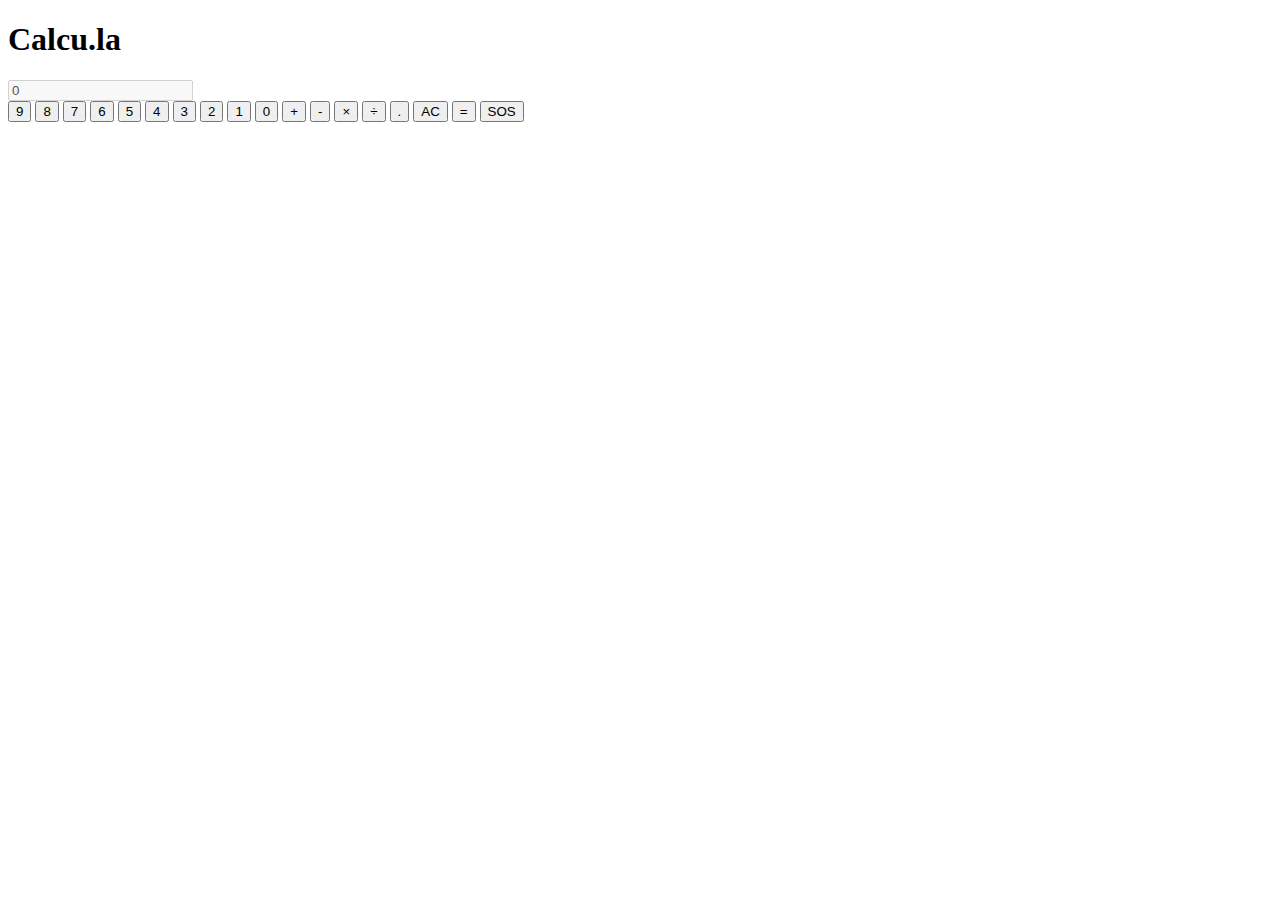
==== calculadora.html @ 13a7a872 "Adding calculator project" ====
<!DOCTYPE html>
<html lang="en">

<head>
    <meta charset="UTF-8">
    <meta http-equiv="X-UA-Compatible" content="IE=edge">
    <meta name="viewport" content="width=device-width, initial-scale=1.0">
    <title>Calcu.la</title>

    <link rel="stylesheet" href="/styles/styles.css">
</head>

<body>
    <h1 class="hero-title">Calcu<span class="dot">.</span>la</h1>

    <div class="calculadora">
        
        <input type="text" id="display" class="mostrador" value="0" disabled>

        <div class="calc-keys">
            <button type="button" class="number" value="9">9</button>
            <button type="button" class="number" value="8">8</button>
            <button type="button" class="number" value="7">7</button>

            <button type="button" class="number" value="6">6</button>
            <button type="button" class="number" value="5">5</button>
            <button type="button" class="number" value="4">4</button>
    
            <button type="button" class="number" value="3">3</button>
            <button type="button" class="number" value="2">2</button>
            <button type="button" class="number" value="1">1</button>
            <button type="button" class="number" value="0">0</button>
    
            <button type="button" class="operator" value="+">+</button>
            <button type="button" class="operator" value="-">-</button>
            <button type="button" class="operator" value="*">&times;</button>
            <button type="button" class="operator" value="/">&divide;</button>
    
    

            <button type="button" onclick="dotCheck()" class="decimal" value=".">.</button>
            <button type="button" onclick="clearDisplay()" class="all-clear" value="all-clear">AC</button>
    
            <button type="button" id="result" class="equal-sign" value="=">=</button>
            <button type="button" class="segredo" value="SEGREDO">SOS</button>
        </div>
    </div>

    <script src="/js/scripts.js"></script>
</body>

</html>
---- styles/styles.css ----
body {
    cursor: url('cursor-bg.png'), auto !important;
}

.hero {
    max-width: 100%;
    max-height: 100%;

    display: flex;
    justify-content: center;
    align-items: center;

    gap: 40px;

    margin-top: 5%;
}

.music {
    margin-top: 3%;

    display: flex;
    align-items: center;
    justify-content: center;
}

.dwight-head {
    max-width: 15%;
    max-height: 15%;
    transition: transform .8s;
}

.dwight-head:hover {
    transform: rotate(360deg);
}

.michael-head {
    max-width: 16%;
    max-height: 16%;
    transition: transform .8s;
}

.michael-head:hover {
    transform: rotate(-360deg);
}

.logo {
    max-width: 50%;
    max-height: 50%;
}

.anchors {
    display: flex;
    justify-content: center;
    gap: 25px;

    margin-top: 3%;
    
}

.cuidado {
    padding: 1%;
    border-radius: 8px;
    border: .2rem solid black;
    color: black;
    text-decoration: none;
    font-family: Montserrat,"Helvetica Neue",Helvetica,Arial;
    font-weight: 700;
    overflow: hidden; 
}

.cuidado:hover {
    background-image: linear-gradient( to right,
    #FCED00,
    #FCED00 16.65%,
    #009E4F 16.65%,
    #009E4F 33.3%,
      #FCED00 33.3%,
      #FCED00 49.95%,
      #009E4F 49.95%,
      #009E4F 66.6%,
      #FCED00 66.6%,
      #FCED00 83.25%,
      #009E4F 83.25%,
      #009E4F 100%,
      #FCED00 100%

    );

  animation: slidebg 2s linear infinite;
}

.btn {
    padding: 1%;
    border-radius: 8px;
    border: .2rem solid black;
    color: black;
    text-decoration: none;
    font-family: Montserrat,"Helvetica Neue",Helvetica,Arial;
    font-weight: 700;
    overflow: hidden;
}

.btn:hover {
    background-image: linear-gradient( to right,
    #FCED00,
    #FCED00 16.65%,
    #009E4F 16.65%,
    #009E4F 33.3%,
      #FCED00 33.3%,
      #FCED00 49.95%,
      #009E4F 49.95%,
      #009E4F 66.6%,
      #FCED00 66.6%,
      #FCED00 83.25%,
      #009E4F 83.25%,
      #009E4F 100%,
      #FCED00 100%

    );

  animation: slidebg 2s linear infinite;
}

@keyframes slidebg {
    to {
        background-position: 20vw;
    }
}


footer {
    position: fixed;
    left: 0;
    bottom: 0;
    width: 100%;
    background-color: rgba(0, 0, 0, 0.195);
    text-align: center;  
    
    padding: 8px;
}

.contato {
    color: white;
    text-decoration: none;

    font-family: Montserrat,"Helvetica Neue",Helvetica,Arial;
    font-weight: 500;
}
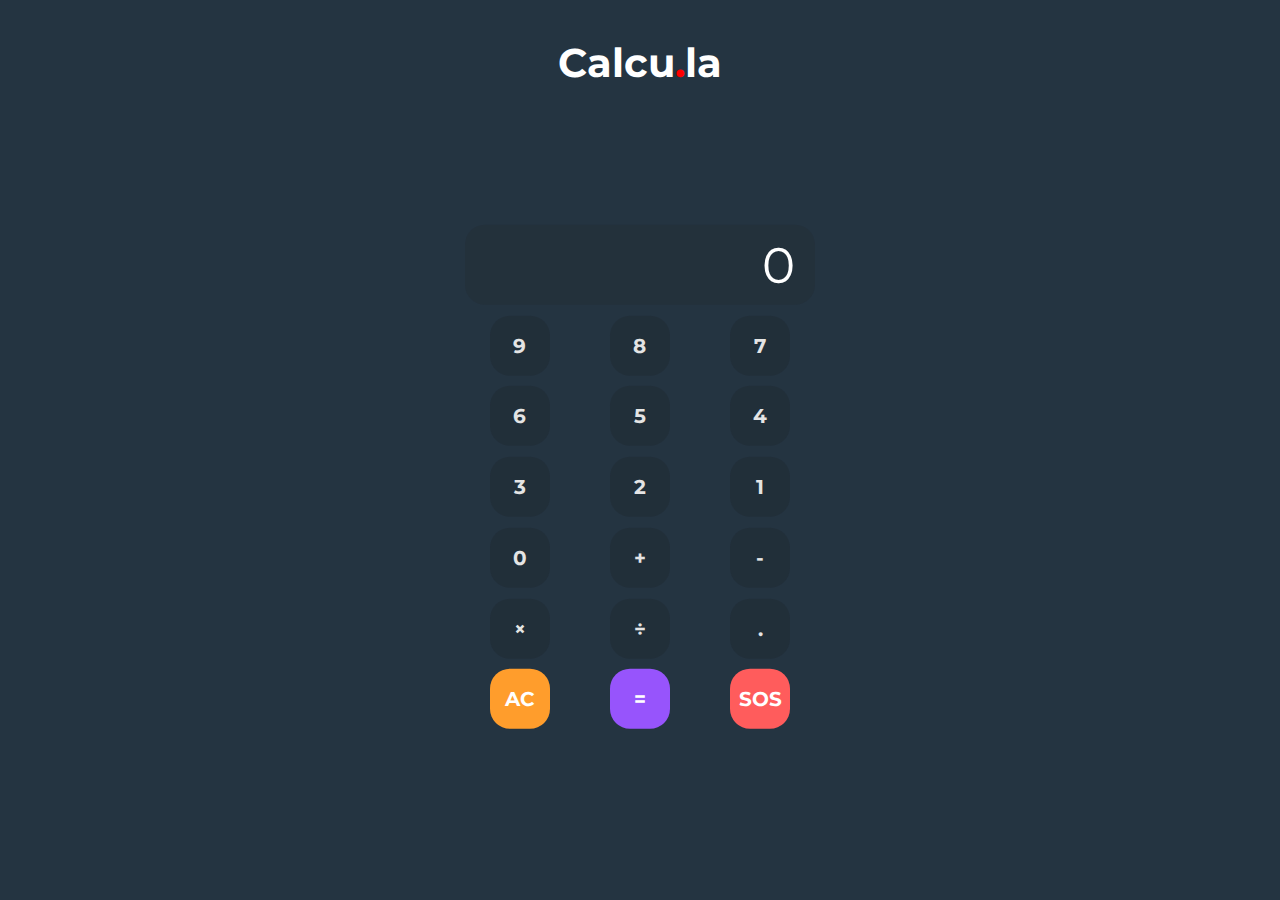
==== commit 3844be1a: "Fixing folder path" ====
--- a/calculadora.html
+++ b/calculadora.html
@@ -7,7 +7,7 @@
     <meta name="viewport" content="width=device-width, initial-scale=1.0">
     <title>Calcu.la</title>
 
-    <link rel="stylesheet" href="/styles/styles.css">
+    <link rel="stylesheet" href="./calculadora/styles/styles.css">
 </head>
 
 <body>
@@ -46,7 +46,7 @@
         </div>
     </div>
 
-    <script src="/js/scripts.js"></script>
+    <script src="./calculadora/js/scripts.js"></script>
 </body>
 
 </html>--- a/calculadora/styles/styles.css
+++ b/calculadora/styles/styles.css
@@ -0,0 +1,124 @@
+@import url('https://fonts.googleapis.com/css2?family=Montserrat:wght@500;700&display=swap');
+
+html {
+    font-size: 62.5%;
+    box-sizing: border-box;
+}
+
+body {
+    background: #243441;
+}
+
+* {
+    margin: 0;
+    padding: 0;
+
+    box-sizing: inherit;
+}
+
+.hero-title {
+    font-family: 'Montserrat', sans-serif;
+    color: white;
+    text-align: center;
+    margin-top: 3%;
+    font-size: 40px;
+}
+
+.dot {
+    color: red;
+}
+
+.mostrador {
+    font-family: 'Montserrat', sans-serif;
+
+    width: 100%;
+    font-size: 5rem;
+    height: 80px;
+    border: none;
+    background-color: #2525252c;
+    color: #fff;
+    text-align: right;
+    padding-right: 20px;
+    padding-left: 10px;
+
+    margin-bottom: 3%;
+
+    border-radius: 20px;
+}
+
+.calculadora {
+
+    position: absolute;
+    top: 50%;
+    left: 50%;
+    transform: translate(-50%, -50%);
+    width: 350px;
+}
+
+button {
+    font-family: 'Montserrat', sans-serif;
+
+    height: 60px;
+    width: 60px;
+    border-radius: 20px;
+    font-size: 2rem;
+
+    /* background: #efefef; */
+    background: #1616162c;
+    
+    border: none;
+
+    /* color: #444; */
+    color: rgb(228, 228, 228);
+
+
+    font-weight: 700;
+    
+    transition: .2s ease-in-out;
+}
+
+button:hover {
+    background-color: #9754fc;
+    color: white;
+}
+
+button:active {
+    transform: scale(.9);
+}
+
+.all-clear {
+    background-color: #ff9d2c;
+    color: white;
+}
+
+.all-clear:hover {
+    background-color: #cc7715;
+}
+
+.equal-sign {
+    background-color: #9754fc;
+    color: white;
+}
+
+.equal-sign:hover {
+    background-color: #7135cc;
+}
+
+.segredo {
+    background-color: rgb(255, 92, 92);
+    color: white;
+}
+
+.segredo:hover {
+    background-color: rgb(206, 65, 65);
+}
+
+.calc-keys {
+    display: grid;
+    align-items: center;
+    justify-items: center;
+
+    grid-template-columns: 1fr 1fr 1fr;
+    gap: 3%;
+
+}
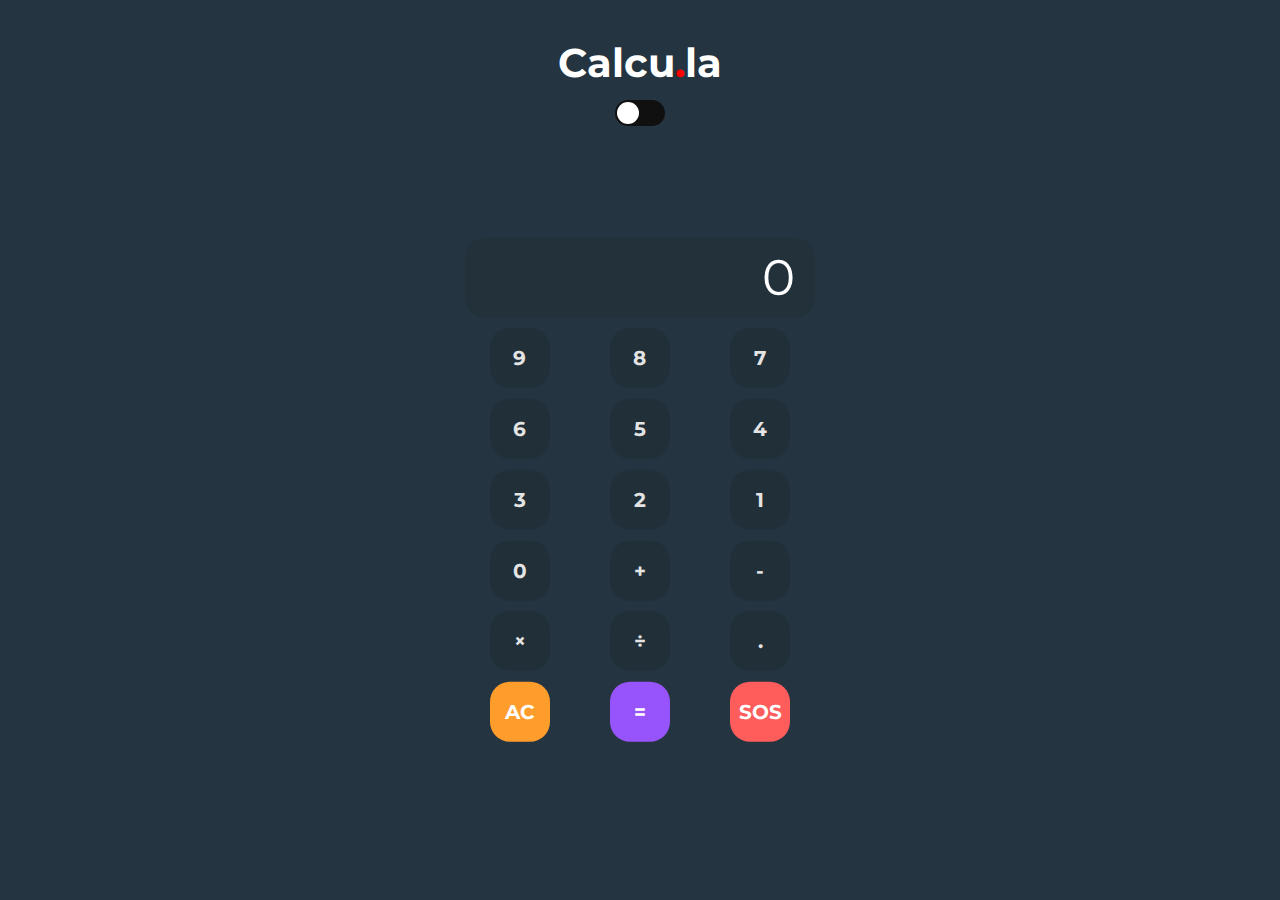
==== commit f1642511: "Now user can switch between dark/light mode" ====
--- a/calculadora.html
+++ b/calculadora.html
@@ -12,6 +12,13 @@
 
 <body>
     <h1 class="hero-title">Calcu<span class="dot">.</span>la</h1>
+
+    <div class="container">
+        <input type="checkbox" class="checkbox" id="checkbox">
+        <label for="checkbox" class="label">
+            <div class="ball"></div>
+        </label>
+    </div>
 
     <div class="calculadora">
         
@@ -42,7 +49,7 @@
             <button type="button" onclick="clearDisplay()" class="all-clear" value="all-clear">AC</button>
     
             <button type="button" id="result" class="equal-sign" value="=">=</button>
-            <button type="button" class="segredo" value="SEGREDO">SOS</button>
+            <a href="https://youtu.be/q97DU-WNmdU?t=596" target="_blank"><button type="button" class="segredo" value="SEGREDO">SOS</button></a>
         </div>
     </div>
 
--- a/calculadora/styles/styles.css
+++ b/calculadora/styles/styles.css
@@ -7,6 +7,7 @@
 
 body {
     background: #243441;
+    transition: background 0.2s linear;
 }
 
 * {
@@ -28,9 +29,8 @@
     color: red;
 }
 
-.mostrador {
+.mostrador:disabled {
     font-family: 'Montserrat', sans-serif;
-
     width: 100%;
     font-size: 5rem;
     height: 80px;
@@ -40,14 +40,12 @@
     text-align: right;
     padding-right: 20px;
     padding-left: 10px;
-
     margin-bottom: 3%;
-
     border-radius: 20px;
 }
 
 .calculadora {
-
+    margin-top: 1%;
     position: absolute;
     top: 50%;
     left: 50%;
@@ -57,23 +55,14 @@
 
 button {
     font-family: 'Montserrat', sans-serif;
-
     height: 60px;
     width: 60px;
     border-radius: 20px;
     font-size: 2rem;
-
-    /* background: #efefef; */
     background: #1616162c;
-    
     border: none;
-
-    /* color: #444; */
     color: rgb(228, 228, 228);
-
-
     font-weight: 700;
-    
     transition: .2s ease-in-out;
 }
 
@@ -84,6 +73,10 @@
 
 button:active {
     transform: scale(.9);
+}
+
+.operator:focus {
+    background-color: #ff9d2c;
 }
 
 .all-clear {
@@ -122,3 +115,62 @@
     gap: 3%;
 
 }
+
+
+
+.container {
+    margin-top: 1%;
+    margin-bottom: 1%;
+    display: flex;
+    justify-content: center;
+    align-items: center;
+}
+
+.container .label {
+    background-color: #101011;
+    display: flex;
+    justify-content: space-between;
+    align-items: center;
+    position: relative;
+    border-radius: 50px;
+    height: 26px;
+    width: 50px;
+}
+
+.checkbox {
+    opacity: 0;
+    position: absolute;
+}
+
+.ball {
+    background-color: #fff;
+    border-radius: 50%;
+    position: absolute;
+    top: 2px;
+    left: 2px;
+    height: 22px;
+    width: 22px;
+    transition: transform 0.2s linear;
+}
+
+.checkbox:checked + .label {
+    background-color: #ebcab3;
+}
+
+.checkbox:checked + .label .ball {
+    transform: translateX(24px);
+    background-color: #E56000;
+}
+
+body.light {
+    background-color: #ffe2cd;
+    color: rgb(34, 34, 34);
+    transition: background 0.2s linear;
+}
+
+body.light .calculadora button.number {
+    background-color: #ebcab3;
+    color: rgb(34, 34, 34);
+}
+
+
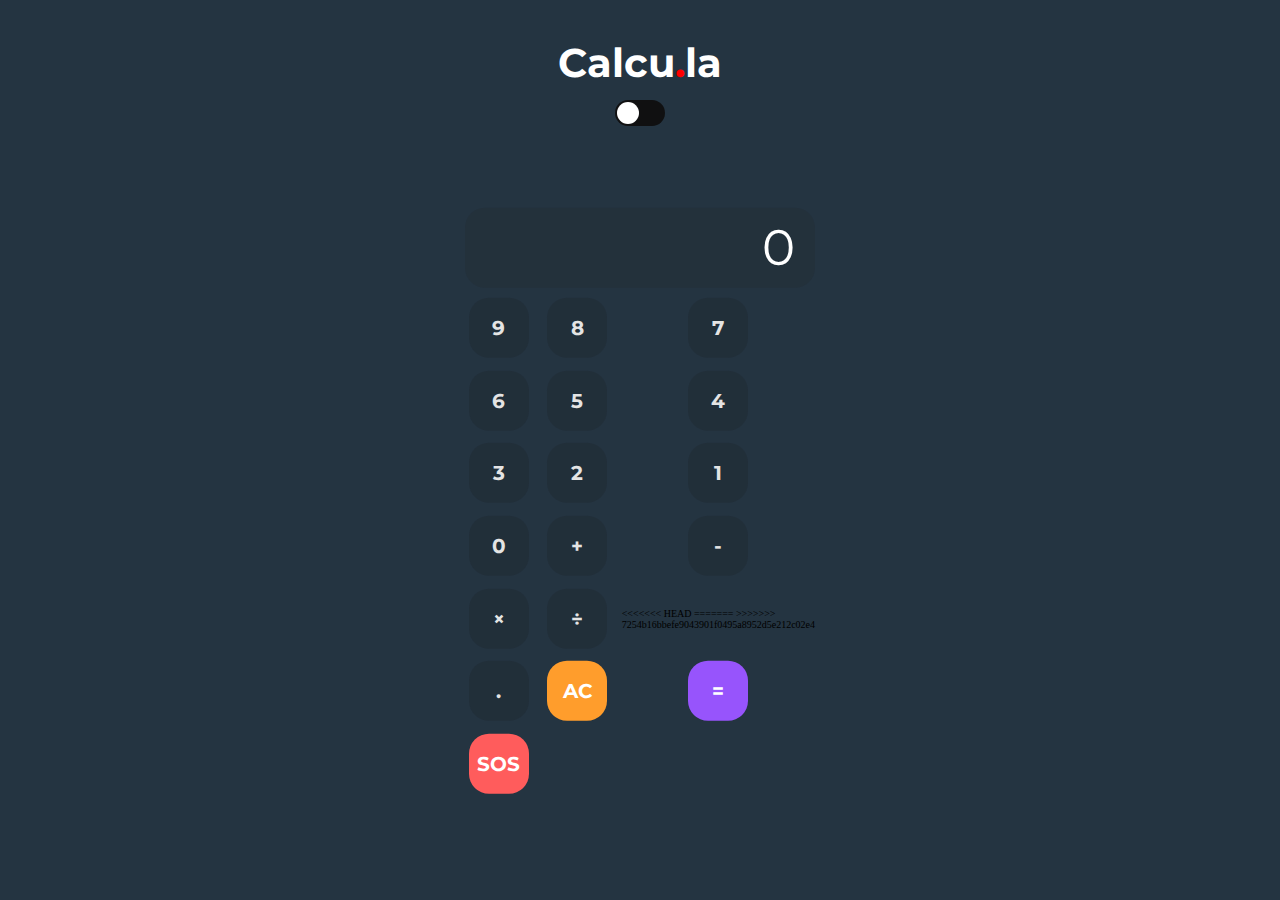
==== commit bf227262: "pong game" ====
--- a/calculadora.html
+++ b/calculadora.html
@@ -43,8 +43,10 @@
             <button type="button" class="operator" value="*">&times;</button>
             <button type="button" class="operator" value="/">&divide;</button>
     
-    
+<<<<<<< HEAD
 
+=======
+>>>>>>> 7254b16bbefe9043901f0495a8952d5e212c02e4
             <button type="button" onclick="dotCheck()" class="decimal" value=".">.</button>
             <button type="button" onclick="clearDisplay()" class="all-clear" value="all-clear">AC</button>
     
@@ -56,4 +58,4 @@
     <script src="./calculadora/js/scripts.js"></script>
 </body>
 
-</html>+</html>
--- a/calculadora/styles/styles.css
+++ b/calculadora/styles/styles.css
@@ -173,4 +173,34 @@
     color: rgb(34, 34, 34);
 }
 
-
+body.light .calculadora button.operator {
+    background-color: #ebcab3;
+    color: rgb(34, 34, 34);
+}
+
+body.light .calculadora button.operator:focus {
+    background-color: #ff9d2c;
+    color: rgb(34, 34, 34);
+}
+
+body.light .calculadora button.decimal {
+    background-color: #ebcab3;
+    color: rgb(34, 34, 34);
+}
+
+body.light .calculadora button.number:hover {
+    background-color: #9754fc;
+    color: white;
+}
+
+body.light .calculadora button.operator:hover {
+    background-color: #9754fc;
+    color: white;
+}
+
+body.light .calculadora button.decimal:hover {
+    background-color: #9754fc;
+    color: white;
+}
+
+
